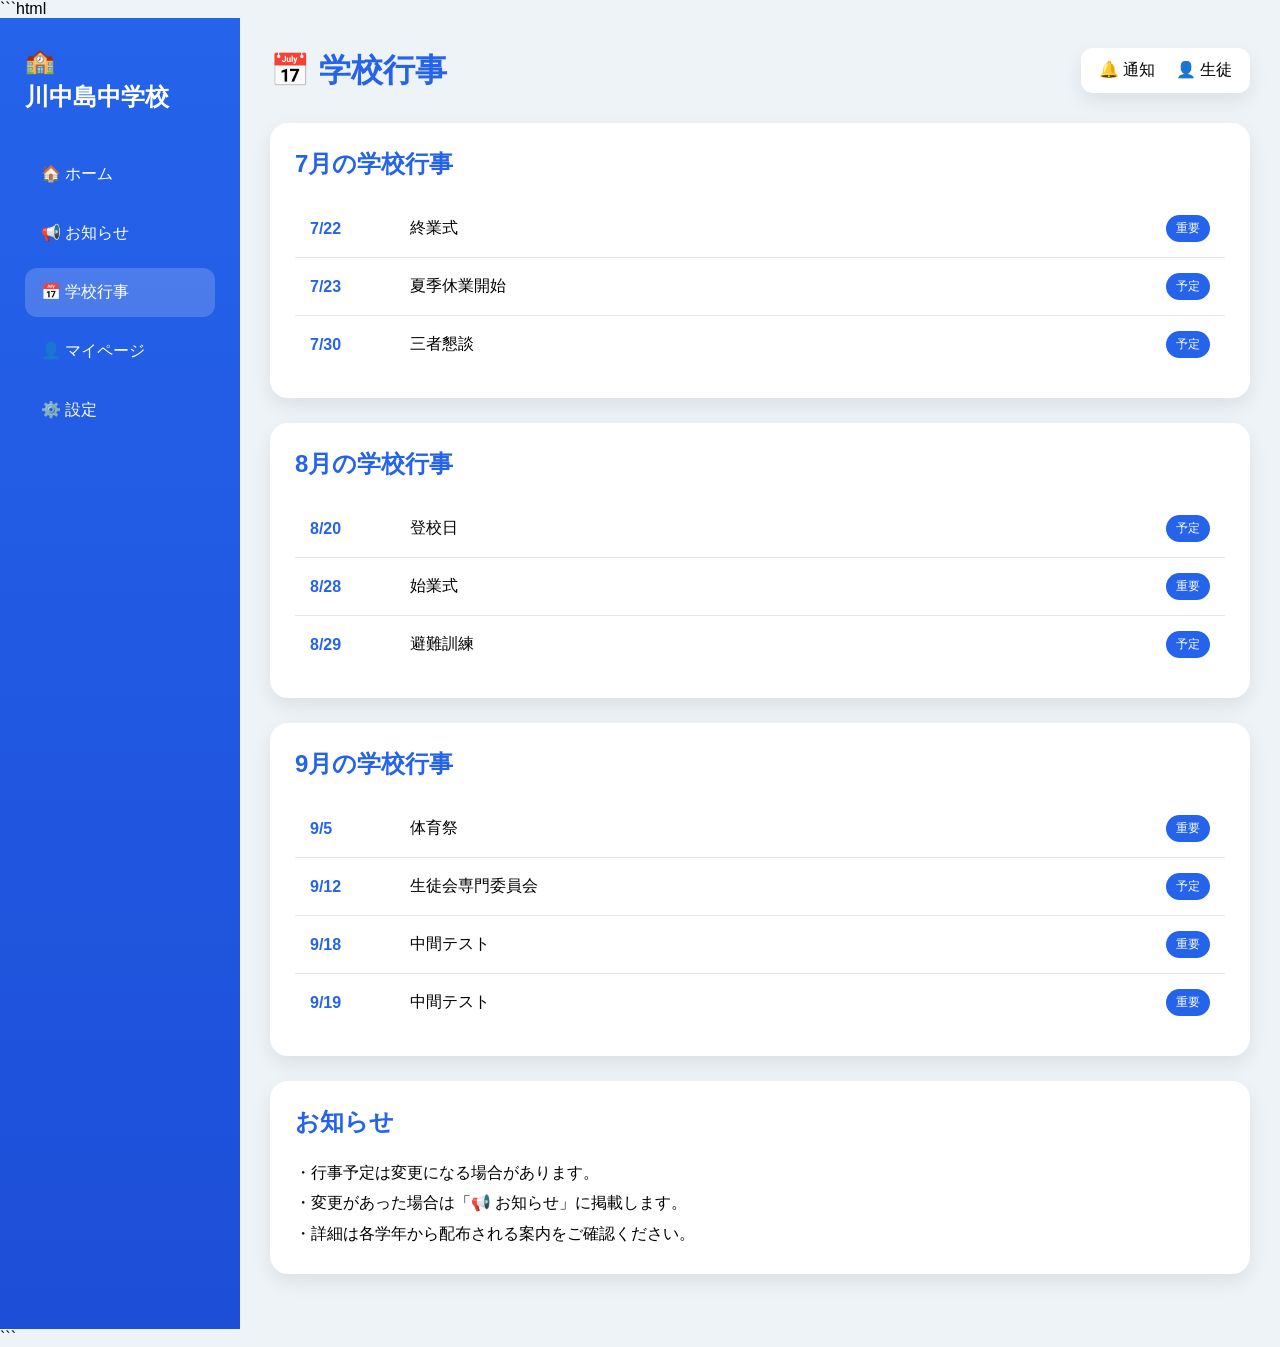
==== events.html @ fded5557 "Add files via upload" ====
```html
<!DOCTYPE html>
<html lang="ja">
<head>
<meta charset="UTF-8">
<meta name="viewport" content="width=device-width, initial-scale=1.0">
<title>学校行事 | 川中島中学校ポータルサイト</title>

<style>
*{
    margin:0;
    padding:0;
    box-sizing:border-box;
    font-family:"Segoe UI","Yu Gothic UI","Meiryo",sans-serif;
}

body{
    background:#eef3f8;
}

.app{
    display:grid;
    grid-template-columns:240px 1fr;
    min-height:100vh;
}

/* サイドバー */

.sidebar{
    background:linear-gradient(180deg,#2563eb,#1d4ed8);
    color:white;
    padding:25px;
}

.logo{
    font-size:24px;
    font-weight:bold;
    line-height:1.5;
    margin-bottom:35px;
}

.menu{
    list-style:none;
}

.menu li{
    margin-bottom:10px;
}

.menu a{
    display:block;
    color:white;
    text-decoration:none;
    padding:14px 16px;
    border-radius:12px;
    transition:.2s;
}

.menu a:hover,
.menu a.active{
    background:rgba(255,255,255,.18);
}

/* メイン */

.main{
    padding:30px;
}

.header{
    display:flex;
    justify-content:space-between;
    align-items:center;
    margin-bottom:30px;
}

.page-title{
    font-size:32px;
    color:#2563eb;
}

.user{
    background:white;
    padding:12px 18px;
    border-radius:12px;
    box-shadow:0 8px 20px rgba(0,0,0,.08);
}

.month-card{
    background:white;
    border-radius:18px;
    padding:25px;
    box-shadow:0 8px 20px rgba(0,0,0,.08);
    margin-bottom:25px;
}

.month-card h2{
    color:#2563eb;
    margin-bottom:20px;
}

.event{
    display:flex;
    justify-content:space-between;
    align-items:center;
    padding:15px;
    border-bottom:1px solid #e5e7eb;
}

.event:last-child{
    border-bottom:none;
}

.date{
    font-weight:bold;
    color:#2563eb;
    min-width:80px;
}

.name{
    flex:1;
    padding-left:20px;
}

.badge{
    background:#2563eb;
    color:white;
    padding:5px 10px;
    border-radius:999px;
    font-size:12px;
}

@media(max-width:700px){

.app{
grid-template-columns:1fr;
}

.sidebar{
display:none;
}

.header{
flex-direction:column;
align-items:flex-start;
gap:15px;
}

.event{
flex-direction:column;
align-items:flex-start;
gap:10px;
}

}
</style>

</head>

<body>

<div class="app">

<!-- サイドバー -->

<div class="sidebar">

<div class="logo">
🏫<br>
川中島中学校
</div>

<ul class="menu">
<li><a href="index.html">🏠 ホーム</a></li>
<li><a href="notice.html">📢 お知らせ</a></li>
<li><a class="active" href="events.html">📅 学校行事</a></li>
<li><a href="profile.html">👤 マイページ</a></li>
<li><a href="settings.html">⚙️ 設定</a></li>
</ul>

</div>

<!-- メイン -->

<div class="main">

<div class="header">

<h1 class="page-title">📅 学校行事</h1>

<div class="user">
🔔 通知　
👤 生徒
</div>

</div>

<div class="month-card">

<h2>7月の学校行事</h2>

<div class="event">
<div class="date">7/22</div>
<div class="name">終業式</div>
<div class="badge">重要</div>
</div>

<div class="event">
<div class="date">7/23</div>
<div class="name">夏季休業開始</div>
<div class="badge">予定</div>
</div>

<div class="event">
<div class="date">7/30</div>
<div class="name">三者懇談</div>
<div class="badge">予定</div>
</div>

</div>

<div class="month-card">

<h2>8月の学校行事</h2>

<div class="event">
    <div class="date">8/20</div>
    <div class="name">登校日</div>
    <div class="badge">予定</div>
</div>

<div class="event">
    <div class="date">8/28</div>
    <div class="name">始業式</div>
    <div class="badge">重要</div>
</div>

<div class="event">
    <div class="date">8/29</div>
    <div class="name">避難訓練</div>
    <div class="badge">予定</div>
</div>

</div>

<div class="month-card">

<h2>9月の学校行事</h2>

<div class="event">
    <div class="date">9/5</div>
    <div class="name">体育祭</div>
    <div class="badge">重要</div>
</div>

<div class="event">
    <div class="date">9/12</div>
    <div class="name">生徒会専門委員会</div>
    <div class="badge">予定</div>
</div>

<div class="event">
    <div class="date">9/18</div>
    <div class="name">中間テスト</div>
    <div class="badge">重要</div>
</div>

<div class="event">
    <div class="date">9/19</div>
    <div class="name">中間テスト</div>
    <div class="badge">重要</div>
</div>

</div>

<div class="month-card">

<h2>お知らせ</h2>

<p style="line-height:1.9;">
・行事予定は変更になる場合があります。<br>
・変更があった場合は「📢 お知らせ」に掲載します。<br>
・詳細は各学年から配布される案内をご確認ください。
</p>

</div>

</div>

</div>

</body>
</html>
```
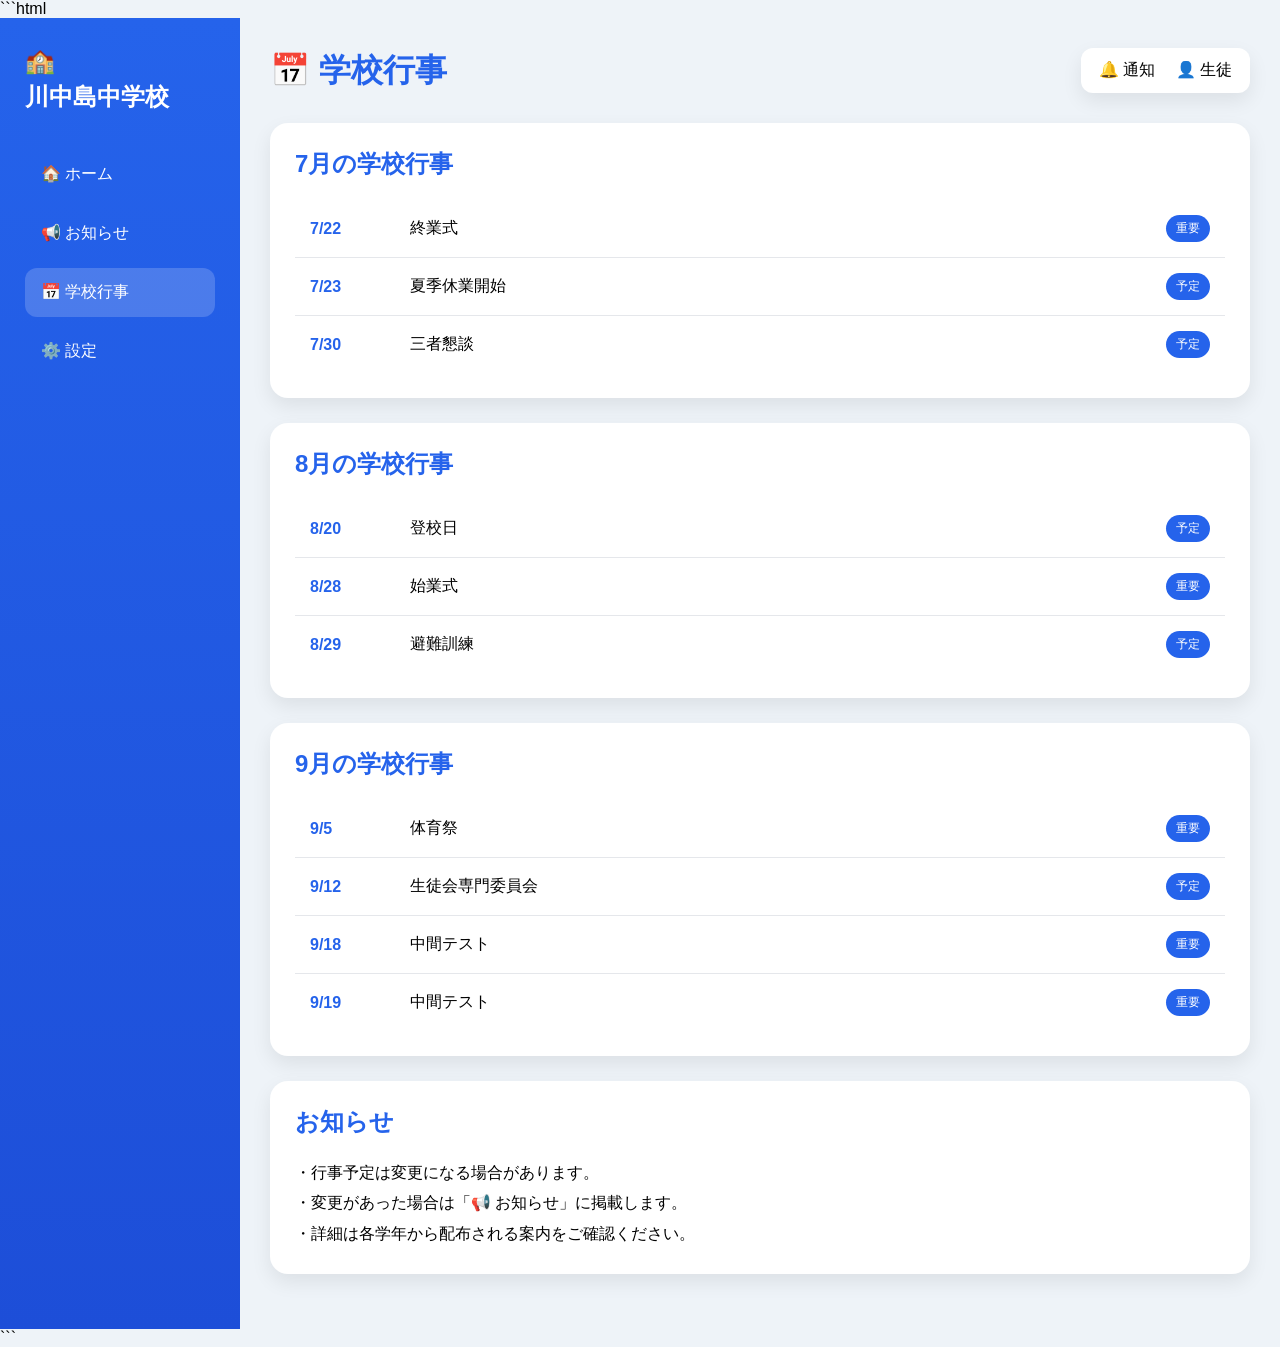
==== commit 9511a5ed: "Remove link to profile page from events menu" ====
--- a/events.html
+++ b/events.html
@@ -174,7 +174,6 @@
 <li><a href="index.html">🏠 ホーム</a></li>
 <li><a href="notice.html">📢 お知らせ</a></li>
 <li><a class="active" href="events.html">📅 学校行事</a></li>
-<li><a href="profile.html">👤 マイページ</a></li>
 <li><a href="settings.html">⚙️ 設定</a></li>
 </ul>
 
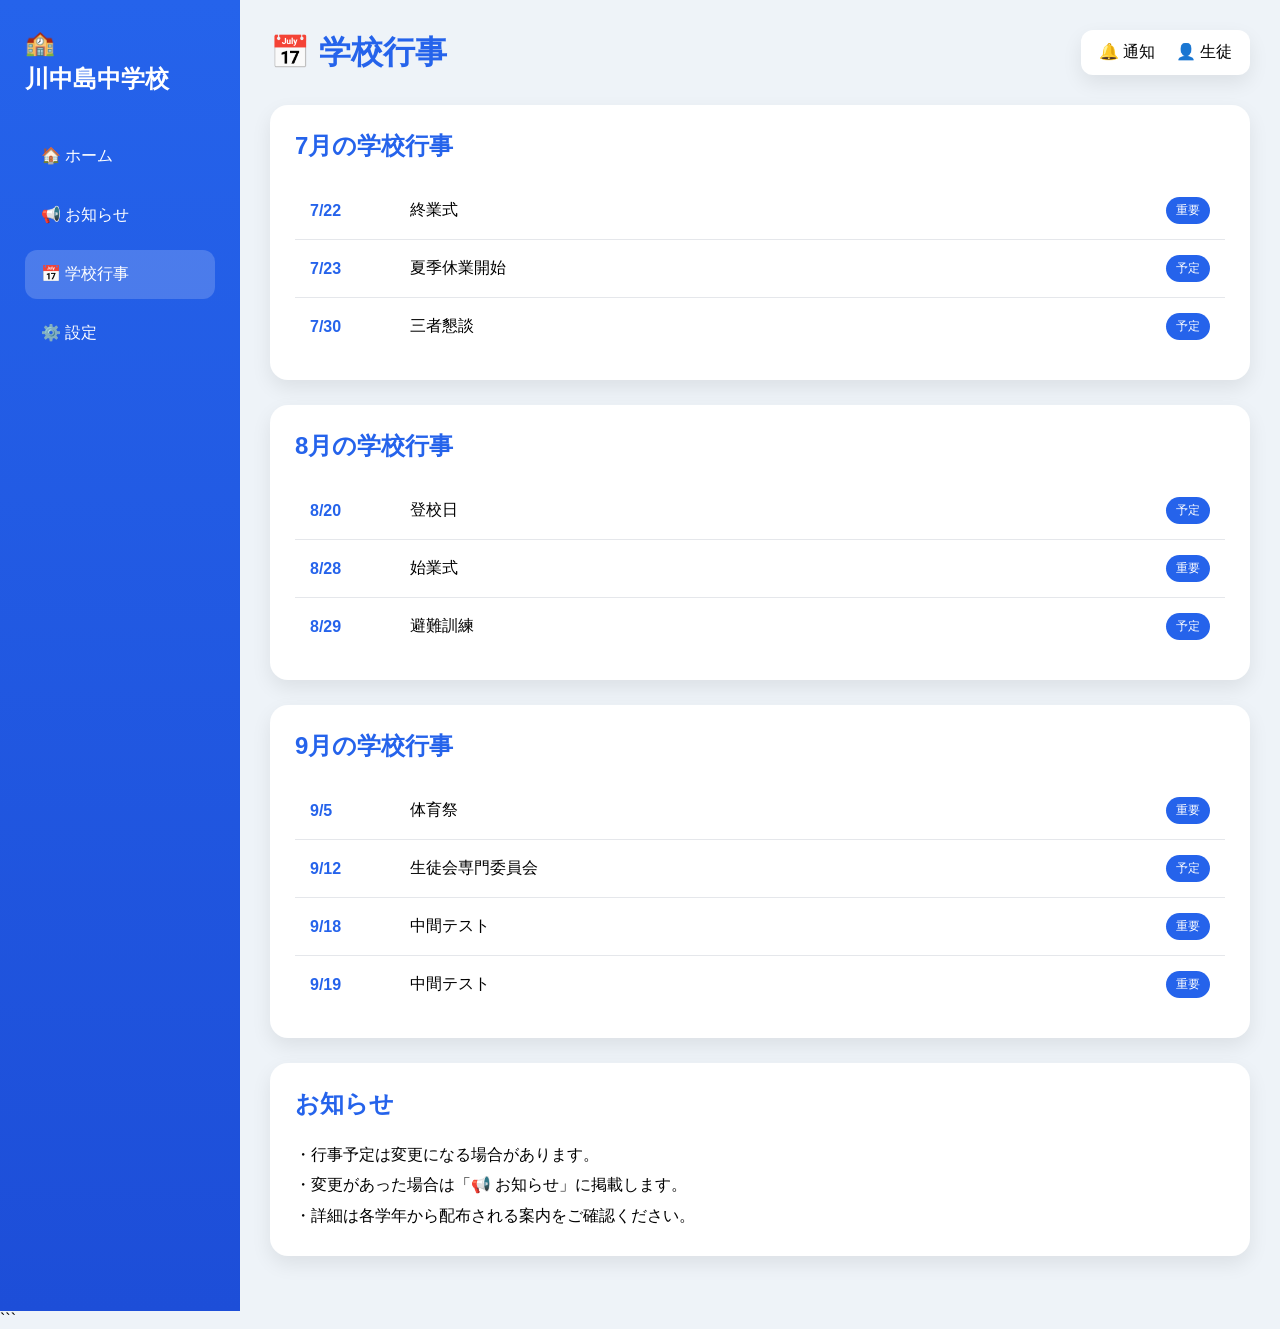
==== commit 03bdcf73: "Update events.html" ====
--- a/events.html
+++ b/events.html
@@ -1,4 +1,3 @@
-```html
 <!DOCTYPE html>
 <html lang="ja">
 <head>
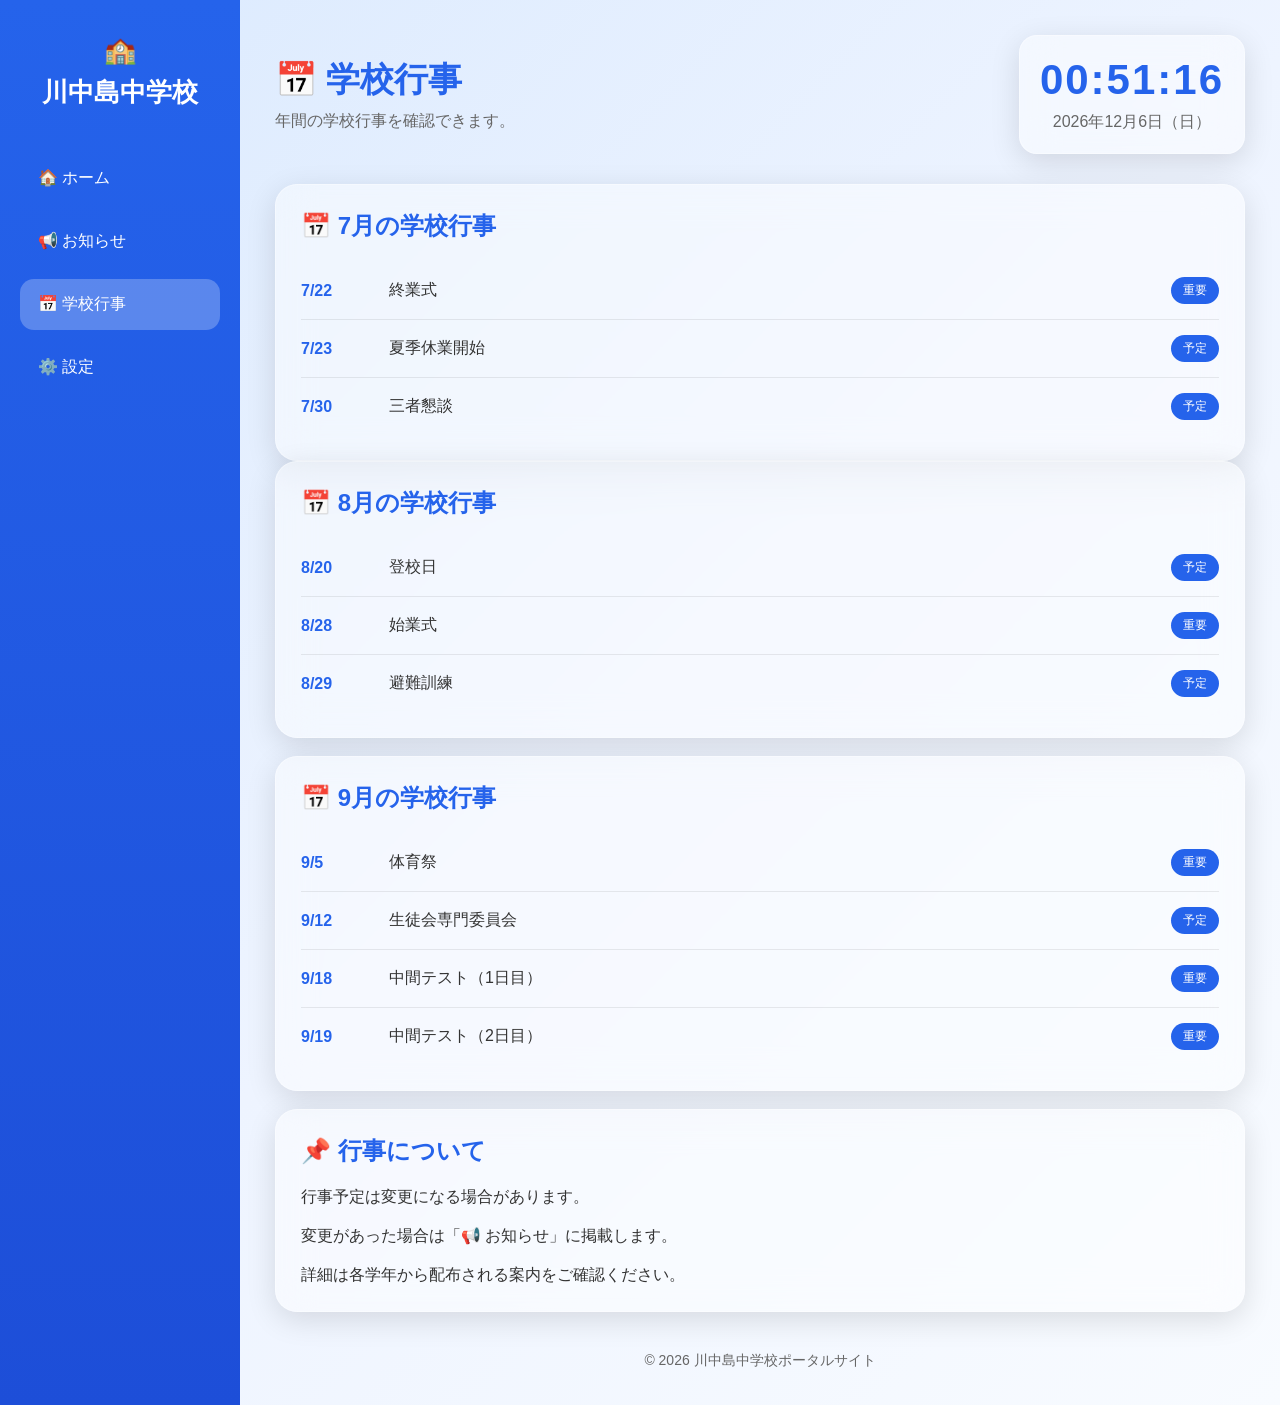
==== commit eb049960: "Update events.html" ====
--- a/events.html
+++ b/events.html
@@ -1,292 +1,367 @@
 <!DOCTYPE html>
 <html lang="ja">
+
 <head>
+
 <meta charset="UTF-8">
+
 <meta name="viewport" content="width=device-width, initial-scale=1.0">
-<title>学校行事 | 川中島中学校ポータルサイト</title>
-
-<style>
-*{
-    margin:0;
-    padding:0;
-    box-sizing:border-box;
-    font-family:"Segoe UI","Yu Gothic UI","Meiryo",sans-serif;
-}
-
-body{
-    background:#eef3f8;
-}
-
-.app{
-    display:grid;
-    grid-template-columns:240px 1fr;
-    min-height:100vh;
-}
-
-/* サイドバー */
-
-.sidebar{
-    background:linear-gradient(180deg,#2563eb,#1d4ed8);
-    color:white;
-    padding:25px;
-}
-
-.logo{
-    font-size:24px;
-    font-weight:bold;
-    line-height:1.5;
-    margin-bottom:35px;
-}
-
-.menu{
-    list-style:none;
-}
-
-.menu li{
-    margin-bottom:10px;
-}
-
-.menu a{
-    display:block;
-    color:white;
-    text-decoration:none;
-    padding:14px 16px;
-    border-radius:12px;
-    transition:.2s;
-}
-
-.menu a:hover,
-.menu a.active{
-    background:rgba(255,255,255,.18);
-}
-
-/* メイン */
-
-.main{
-    padding:30px;
-}
-
-.header{
-    display:flex;
-    justify-content:space-between;
-    align-items:center;
-    margin-bottom:30px;
-}
-
-.page-title{
-    font-size:32px;
-    color:#2563eb;
-}
-
-.user{
-    background:white;
-    padding:12px 18px;
-    border-radius:12px;
-    box-shadow:0 8px 20px rgba(0,0,0,.08);
-}
-
-.month-card{
-    background:white;
-    border-radius:18px;
-    padding:25px;
-    box-shadow:0 8px 20px rgba(0,0,0,.08);
-    margin-bottom:25px;
-}
-
-.month-card h2{
-    color:#2563eb;
-    margin-bottom:20px;
-}
-
-.event{
-    display:flex;
-    justify-content:space-between;
-    align-items:center;
-    padding:15px;
-    border-bottom:1px solid #e5e7eb;
-}
-
-.event:last-child{
-    border-bottom:none;
-}
-
-.date{
-    font-weight:bold;
-    color:#2563eb;
-    min-width:80px;
-}
-
-.name{
-    flex:1;
-    padding-left:20px;
-}
-
-.badge{
-    background:#2563eb;
-    color:white;
-    padding:5px 10px;
-    border-radius:999px;
-    font-size:12px;
-}
-
-@media(max-width:700px){
-
-.app{
-grid-template-columns:1fr;
-}
-
-.sidebar{
-display:none;
-}
-
-.header{
-flex-direction:column;
-align-items:flex-start;
-gap:15px;
-}
-
-.event{
-flex-direction:column;
-align-items:flex-start;
-gap:10px;
-}
-
-}
-</style>
+
+<title>学校行事 | 川中島中学校ポータル</title>
+
+<link rel="stylesheet" href="css/style.css">
 
 </head>
 
-<body>
-
-<div class="app">
+<body class="theme-blue">
+
+<div class="container">
 
 <!-- サイドバー -->
 
-<div class="sidebar">
+<aside class="sidebar">
 
 <div class="logo">
+
 🏫<br>
+
 川中島中学校
+
 </div>
 
 <ul class="menu">
-<li><a href="index.html">🏠 ホーム</a></li>
-<li><a href="notice.html">📢 お知らせ</a></li>
-<li><a class="active" href="events.html">📅 学校行事</a></li>
-<li><a href="settings.html">⚙️ 設定</a></li>
+
+<li>
+
+<a href="index.html">
+
+🏠 ホーム
+
+</a>
+
+</li>
+
+<li>
+
+<a href="notice.html">
+
+📢 お知らせ
+
+</a>
+
+</li>
+
+<li>
+
+<a class="active" href="events.html">
+
+📅 学校行事
+
+</a>
+
+</li>
+
+<li>
+
+<a href="settings.html">
+
+⚙️ 設定
+
+</a>
+
+</li>
+
 </ul>
 
-</div>
+</aside>
 
 <!-- メイン -->
 
-<div class="main">
+<main class="main">
 
 <div class="header">
 
-<h1 class="page-title">📅 学校行事</h1>
+<div>
+
+<h1>
+
+📅 学校行事
+
+</h1>
+
+<p>
+
+年間の学校行事を確認できます。
+
+</p>
+
+</div>
 
 <div class="user">
-🔔 通知　
-👤 生徒
-</div>
-
-</div>
-
-<div class="month-card">
-
-<h2>7月の学校行事</h2>
+
+<div id="clock" class="clock">
+
+00:00:00
+
+</div>
+
+<div id="date" class="date">
+
+2026年7月22日（水）
+
+</div>
+
+</div>
+
+</div>
+
+<div class="card">
+
+<h2>📅 7月の学校行事</h2>
 
 <div class="event">
-<div class="date">7/22</div>
-<div class="name">終業式</div>
-<div class="badge">重要</div>
+
+<div class="event-date">
+
+7/22
+
+</div>
+
+<div class="event-title">
+
+終業式
+
+</div>
+
+<div class="badge">
+
+重要
+
+</div>
+
 </div>
 
 <div class="event">
-<div class="date">7/23</div>
-<div class="name">夏季休業開始</div>
-<div class="badge">予定</div>
+
+<div class="event-date">
+
+7/23
+
+</div>
+
+<div class="event-title">
+
+夏季休業開始
+
+</div>
+
+<div class="badge">
+
+予定
+
+</div>
+
 </div>
 
 <div class="event">
-<div class="date">7/30</div>
-<div class="name">三者懇談</div>
-<div class="badge">予定</div>
-</div>
-
-</div>
-
-<div class="month-card">
-
-<h2>8月の学校行事</h2>
-
-<div class="event">
-    <div class="date">8/20</div>
-    <div class="name">登校日</div>
-    <div class="badge">予定</div>
-</div>
-
-<div class="event">
-    <div class="date">8/28</div>
-    <div class="name">始業式</div>
-    <div class="badge">重要</div>
-</div>
-
-<div class="event">
-    <div class="date">8/29</div>
-    <div class="name">避難訓練</div>
-    <div class="badge">予定</div>
-</div>
-
-</div>
-
-<div class="month-card">
-
-<h2>9月の学校行事</h2>
-
-<div class="event">
-    <div class="date">9/5</div>
-    <div class="name">体育祭</div>
-    <div class="badge">重要</div>
-</div>
-
-<div class="event">
-    <div class="date">9/12</div>
-    <div class="name">生徒会専門委員会</div>
-    <div class="badge">予定</div>
-</div>
-
-<div class="event">
-    <div class="date">9/18</div>
-    <div class="name">中間テスト</div>
-    <div class="badge">重要</div>
-</div>
-
-<div class="event">
-    <div class="date">9/19</div>
-    <div class="name">中間テスト</div>
-    <div class="badge">重要</div>
-</div>
-
-</div>
-
-<div class="month-card">
-
-<h2>お知らせ</h2>
-
-<p style="line-height:1.9;">
-・行事予定は変更になる場合があります。<br>
-・変更があった場合は「📢 お知らせ」に掲載します。<br>
-・詳細は各学年から配布される案内をご確認ください。
-</p>
-
-</div>
-
-</div>
-
-</div>
+
+<div class="event-date">
+
+7/30
+
+</div>
+
+<div class="event-title">
+
+三者懇談
+
+</div>
+
+<div class="badge">
+
+予定
+
+</div>
+
+</div>
+
+</div><!-- 8月の学校行事 -->
+
+<div class="card">
+
+    <h2>📅 8月の学校行事</h2>
+
+    <div class="event">
+
+        <div class="event-date">
+            8/20
+        </div>
+
+        <div class="event-title">
+            登校日
+        </div>
+
+        <div class="badge">
+            予定
+        </div>
+
+    </div>
+
+    <div class="event">
+
+        <div class="event-date">
+            8/28
+        </div>
+
+        <div class="event-title">
+            始業式
+        </div>
+
+        <div class="badge">
+            重要
+        </div>
+
+    </div>
+
+    <div class="event">
+
+        <div class="event-date">
+            8/29
+        </div>
+
+        <div class="event-title">
+            避難訓練
+        </div>
+
+        <div class="badge">
+            予定
+        </div>
+
+    </div>
+
+</div>
+
+<br>
+
+<!-- 9月の学校行事 -->
+
+<div class="card">
+
+    <h2>📅 9月の学校行事</h2>
+
+    <div class="event">
+
+        <div class="event-date">
+            9/5
+        </div>
+
+        <div class="event-title">
+            体育祭
+        </div>
+
+        <div class="badge">
+            重要
+        </div>
+
+    </div>
+
+    <div class="event">
+
+        <div class="event-date">
+            9/12
+        </div>
+
+        <div class="event-title">
+            生徒会専門委員会
+        </div>
+
+        <div class="badge">
+            予定
+        </div>
+
+    </div>
+
+    <div class="event">
+
+        <div class="event-date">
+            9/18
+        </div>
+
+        <div class="event-title">
+            中間テスト（1日目）
+        </div>
+
+        <div class="badge">
+            重要
+        </div>
+
+    </div>
+
+    <div class="event">
+
+        <div class="event-date">
+            9/19
+        </div>
+
+        <div class="event-title">
+            中間テスト（2日目）
+        </div>
+
+        <div class="badge">
+            重要
+        </div>
+
+    </div>
+
+</div>
+
+<br>
+
+<!-- 行事について -->
+
+<div class="card">
+
+    <h2>📌 行事について</h2>
+
+    <p>
+
+        行事予定は変更になる場合があります。
+
+    </p>
+
+    <br>
+
+    <p>
+
+        変更があった場合は「📢 お知らせ」に掲載します。
+
+    </p>
+
+    <br>
+
+    <p>
+
+        詳細は各学年から配布される案内をご確認ください。
+
+    </p>
+
+</div>        <!-- フッター -->
+
+        <footer class="footer">
+
+            <p>
+                © 2026 川中島中学校ポータルサイト
+            </p>
+
+        </footer>
+
+    </main>
+
+</div>
+
+<!-- JavaScript -->
+
+<script src="js/app.js"></script>
 
 </body>
 </html>
-```
--- a/css/style.css
+++ b/css/style.css
@@ -0,0 +1,792 @@
+/* ==========================================
+   川中島中学校ポータルサイト Version 3
+========================================== */
+
+/* ===== リセット ===== */
+
+*{
+    margin:0;
+    padding:0;
+    box-sizing:border-box;
+    font-family:"Yu Gothic UI","Meiryo","Segoe UI",sans-serif;
+}
+
+:root{
+
+    --primary:#2563eb;
+    --primary-dark:#1d4ed8;
+    --background:#eef4ff;
+    --glass:rgba(255,255,255,.45);
+    --border:rgba(255,255,255,.35);
+
+    --shadow:
+    0 8px 30px rgba(0,0,0,.12);
+
+    --radius:20px;
+
+}
+
+body{
+
+    background:
+    linear-gradient(
+        135deg,
+        #dbeafe,
+        #eef4ff,
+        #f8fbff
+    );
+
+    min-height:100vh;
+
+    color:#333;
+
+}
+
+/* ===== レイアウト ===== */
+
+.container{
+
+    display:grid;
+
+    grid-template-columns:
+    240px
+    1fr;
+
+    min-height:100vh;
+
+}
+
+/* ===== サイドバー ===== */
+
+.sidebar{
+
+    background:
+    linear-gradient(
+        180deg,
+        var(--primary),
+        var(--primary-dark)
+    );
+
+    color:white;
+
+    padding:30px 20px;
+
+}
+
+.logo{
+
+    text-align:center;
+
+    font-size:26px;
+
+    font-weight:bold;
+
+    line-height:1.6;
+
+    margin-bottom:40px;
+
+}
+
+.menu{
+
+    list-style:none;
+
+}
+
+.menu li{
+
+    margin-bottom:12px;
+
+}
+
+.menu a{
+
+    display:block;
+
+    text-decoration:none;
+
+    color:white;
+
+    padding:15px 18px;
+
+    border-radius:14px;
+
+    transition:.25s;
+
+}
+
+.menu a:hover{
+
+    background:
+    rgba(255,255,255,.15);
+
+    transform:translateX(6px);
+
+}
+
+.menu a.active{
+
+    background:
+    rgba(255,255,255,.25);
+
+}
+
+/* ===== メイン ===== */
+
+.main{
+
+    padding:35px;
+
+}
+
+/* ===== ヘッダー ===== */
+
+.header{
+
+    display:flex;
+
+    justify-content:space-between;
+
+    align-items:center;
+
+    margin-bottom:30px;
+
+}
+
+.header h1{
+
+    font-size:34px;
+
+    color:var(--primary);
+
+}
+
+.header p{
+
+    color:#666;
+
+    margin-top:8px;
+
+}
+
+/* ===== 時計 ===== */
+
+.user{
+
+    background:var(--glass);
+
+    backdrop-filter:blur(18px);
+
+    -webkit-backdrop-filter:blur(18px);
+
+    border:1px solid var(--border);
+
+    border-radius:18px;
+
+    padding:20px;
+
+    box-shadow:var(--shadow);
+
+    text-align:center;
+
+}
+
+.clock{
+
+    font-size:42px;
+
+    font-weight:bold;
+
+    color:var(--primary);
+
+    font-variant-numeric:tabular-nums;
+
+    letter-spacing:2px;
+
+}
+
+.date{
+
+    margin-top:8px;
+
+    color:#666;
+
+    white-space:nowrap;
+
+}
+
+/* ===== バナー ===== */
+
+.banner{
+
+    background:
+    linear-gradient(
+        135deg,
+        var(--primary),
+        var(--primary-dark)
+    );
+
+    color:white;
+
+    padding:35px;
+
+    border-radius:24px;
+
+    box-shadow:var(--shadow);
+
+    margin-bottom:30px;
+
+}
+
+.banner h2{
+
+    font-size:30px;
+
+    margin-bottom:12px;
+
+}
+
+.banner p{
+
+    line-height:1.8;
+
+}/* ==========================================
+   コンテンツレイアウト
+========================================== */
+
+.content{
+
+    display:grid;
+
+    grid-template-columns:
+    2fr
+    1fr;
+
+    gap:30px;
+
+    align-items:start;
+
+}
+
+.left{
+
+    display:flex;
+
+    flex-direction:column;
+
+    gap:25px;
+
+}
+
+.right{
+
+    display:flex;
+
+    flex-direction:column;
+
+    gap:25px;
+
+}
+
+/* ==========================================
+   ガラス風カード
+========================================== */
+
+.card{
+
+    background:var(--glass);
+
+    backdrop-filter:blur(18px);
+
+    -webkit-backdrop-filter:blur(18px);
+
+    border:1px solid var(--border);
+
+    border-radius:22px;
+
+    padding:25px;
+
+    box-shadow:var(--shadow);
+
+    transition:.25s;
+
+}
+
+.card:hover{
+
+    transform:translateY(-5px);
+
+    box-shadow:
+    0 15px 35px rgba(0,0,0,.16);
+
+}
+
+.card h2{
+
+    color:var(--primary);
+
+    margin-bottom:20px;
+
+    font-size:24px;
+
+}
+
+/* ==========================================
+   お知らせ
+========================================== */
+
+.notice-item{
+
+    padding:16px 0;
+
+    border-bottom:
+    1px solid rgba(0,0,0,.08);
+
+}
+
+.notice-item:last-child{
+
+    border-bottom:none;
+
+}
+
+.notice-item strong{
+
+    font-size:17px;
+
+}
+
+.notice-item p{
+
+    margin-top:8px;
+
+    color:#666;
+
+    line-height:1.8;
+
+}
+
+.new{
+
+    display:inline-block;
+
+    margin-left:10px;
+
+    background:#ef4444;
+
+    color:white;
+
+    font-size:12px;
+
+    padding:4px 10px;
+
+    border-radius:999px;
+
+}
+
+/* ==========================================
+   学校行事
+========================================== */
+
+.event{
+
+    display:flex;
+
+    align-items:center;
+
+    gap:18px;
+
+    padding:15px 0;
+
+    border-bottom:
+    1px solid rgba(0,0,0,.08);
+
+}
+
+.event:last-child{
+
+    border-bottom:none;
+
+}
+
+.event-date{
+
+    min-width:70px;
+
+    font-weight:bold;
+
+    color:var(--primary);
+
+}
+
+.event-title{
+
+    flex:1;
+
+}
+
+.badge{
+
+    background:var(--primary);
+
+    color:white;
+
+    padding:5px 12px;
+
+    border-radius:999px;
+
+    font-size:12px;
+
+}
+
+/* ==========================================
+   ボタン
+========================================== */
+
+.button{
+
+    display:inline-block;
+
+    margin-top:18px;
+
+    background:var(--primary);
+
+    color:white;
+
+    text-decoration:none;
+
+    padding:12px 18px;
+
+    border-radius:12px;
+
+    transition:.25s;
+
+}
+
+.button:hover{
+
+    background:var(--primary-dark);
+
+    transform:translateY(-2px);
+
+}
+
+/* ==========================================
+   天気カード
+========================================== */
+
+.weather{
+
+    text-align:center;
+
+}
+
+.weather-icon{
+
+    font-size:64px;
+
+    margin-bottom:10px;
+
+}
+
+.weather-temp{
+
+    font-size:38px;
+
+    font-weight:bold;
+
+    color:var(--primary);
+
+}
+
+.weather-text{
+
+    margin-top:10px;
+
+    color:#666;
+
+}/* ==========================================
+   フッター
+========================================== */
+
+.footer{
+
+    margin-top:40px;
+
+    text-align:center;
+
+    color:#666;
+
+    font-size:14px;
+
+}
+
+/* ==========================================
+   入力フォーム
+========================================== */
+
+input,
+select,
+textarea,
+button{
+
+    font-family:inherit;
+
+}
+
+input,
+select,
+textarea{
+
+    width:100%;
+
+    padding:12px;
+
+    border:1px solid rgba(0,0,0,.15);
+
+    border-radius:12px;
+
+    outline:none;
+
+    transition:.25s;
+
+}
+
+input:focus,
+select:focus,
+textarea:focus{
+
+    border-color:var(--primary);
+
+    box-shadow:0 0 0 3px rgba(37,99,235,.15);
+
+}
+
+/* ==========================================
+   テーマカラー
+========================================== */
+
+.theme-blue{
+
+    --primary:#2563eb;
+    --primary-dark:#1d4ed8;
+
+}
+
+.theme-green{
+
+    --primary:#16a34a;
+    --primary-dark:#15803d;
+
+}
+
+.theme-purple{
+
+    --primary:#7c3aed;
+    --primary-dark:#6d28d9;
+
+}
+
+.theme-orange{
+
+    --primary:#ea580c;
+    --primary-dark:#c2410c;
+
+}
+
+/* ==========================================
+   アニメーション
+========================================== */
+
+@keyframes fadeIn{
+
+    from{
+
+        opacity:0;
+
+        transform:translateY(15px);
+
+    }
+
+    to{
+
+        opacity:1;
+
+        transform:translateY(0);
+
+    }
+
+}
+
+.card,
+.banner,
+.user{
+
+    animation:fadeIn .6s ease;
+
+}
+
+/* ==========================================
+   スクロールバー
+========================================== */
+
+::-webkit-scrollbar{
+
+    width:10px;
+
+}
+
+::-webkit-scrollbar-track{
+
+    background:#e5e7eb;
+
+}
+
+::-webkit-scrollbar-thumb{
+
+    background:var(--primary);
+
+    border-radius:999px;
+
+}
+
+::-webkit-scrollbar-thumb:hover{
+
+    background:var(--primary-dark);
+
+}
+
+/* ==========================================
+   レスポンシブ（タブレット）
+========================================== */
+
+@media (max-width:1000px){
+
+    .container{
+
+        grid-template-columns:220px 1fr;
+
+    }
+
+    .content{
+
+        grid-template-columns:1fr;
+
+    }
+
+    .right{
+
+        margin-top:0;
+
+    }
+
+}
+
+/* ==========================================
+   レスポンシブ（スマホ）
+========================================== */
+
+@media (max-width:768px){
+
+    .container{
+
+        grid-template-columns:1fr;
+
+    }
+
+    .sidebar{
+
+        display:none;
+
+    }
+
+    .main{
+
+        padding:20px;
+
+    }
+
+    .header{
+
+        flex-direction:column;
+
+        align-items:flex-start;
+
+        gap:20px;
+
+    }
+
+    .header h1{
+
+        font-size:28px;
+
+    }
+
+    .banner{
+
+        padding:25px;
+
+    }
+
+    .banner h2{
+
+        font-size:24px;
+
+    }
+
+    .clock{
+
+        font-size:34px;
+
+    }
+
+    .card{
+
+        padding:20px;
+
+    }
+
+    .event{
+
+        flex-direction:column;
+
+        align-items:flex-start;
+
+        gap:8px;
+
+    }
+
+    .button{
+
+        width:100%;
+
+        text-align:center;
+
+    }
+
+}
+
+/* ==========================================
+   印刷時
+========================================== */
+
+@media print{
+
+    .sidebar,
+    .button{
+
+        display:none;
+
+    }
+
+    body{
+
+        background:white;
+
+    }
+
+}
+
+/* ==========================================
+   Version 3 完成
+========================================== */
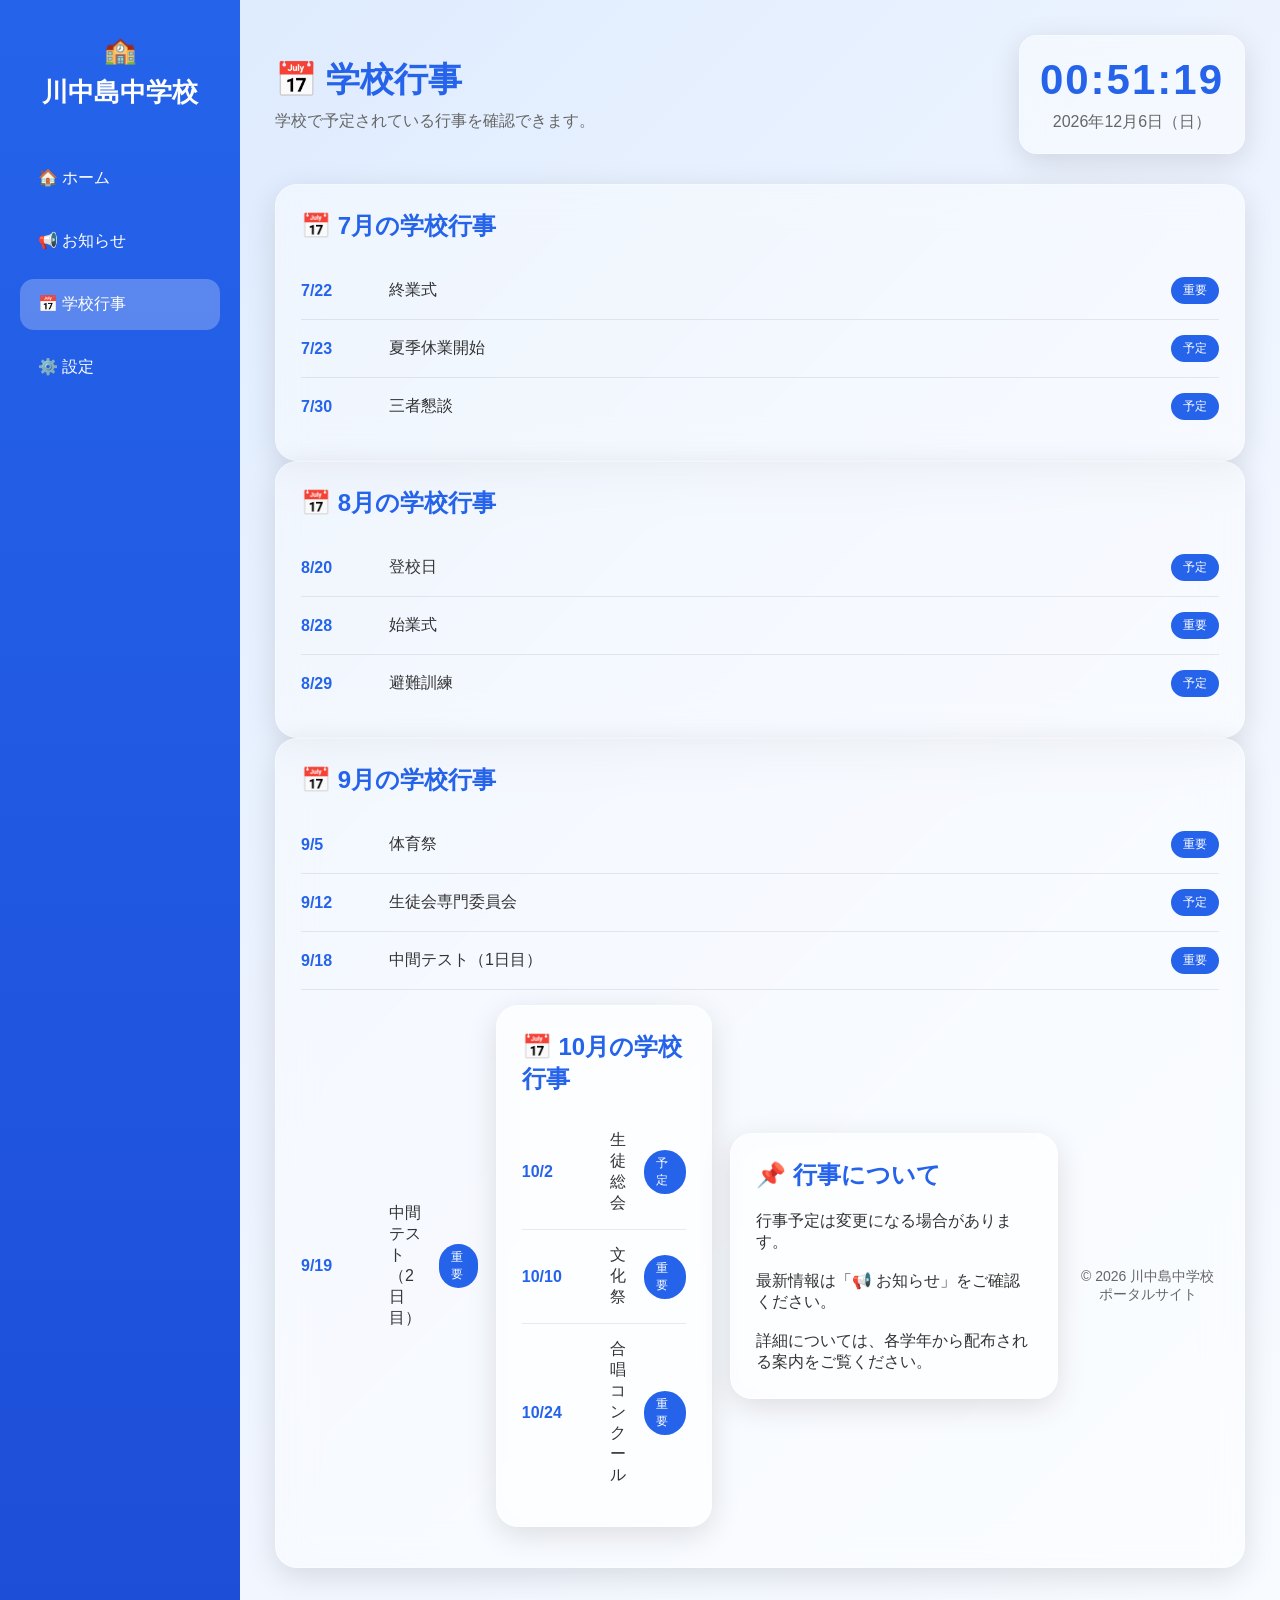
==== commit 1a14769c: "Update events.html" ====
--- a/events.html
+++ b/events.html
@@ -17,335 +17,330 @@
 
 <div class="container">
 
-<!-- サイドバー -->
-
-<aside class="sidebar">
-
-<div class="logo">
-
-🏫<br>
-
-川中島中学校
-
-</div>
-
-<ul class="menu">
-
-<li>
-
-<a href="index.html">
-
-🏠 ホーム
-
-</a>
-
-</li>
-
-<li>
-
-<a href="notice.html">
-
-📢 お知らせ
-
-</a>
-
-</li>
-
-<li>
-
-<a class="active" href="events.html">
-
-📅 学校行事
-
-</a>
-
-</li>
-
-<li>
-
-<a href="settings.html">
-
-⚙️ 設定
-
-</a>
-
-</li>
-
-</ul>
-
-</aside>
-
-<!-- メイン -->
-
-<main class="main">
-
-<div class="header">
-
-<div>
-
-<h1>
-
-📅 学校行事
-
-</h1>
-
-<p>
-
-年間の学校行事を確認できます。
-
-</p>
-
-</div>
-
-<div class="user">
-
-<div id="clock" class="clock">
-
-00:00:00
-
-</div>
-
-<div id="date" class="date">
-
-2026年7月22日（水）
-
-</div>
-
-</div>
-
-</div>
-
-<div class="card">
-
-<h2>📅 7月の学校行事</h2>
-
-<div class="event">
-
-<div class="event-date">
-
-7/22
-
-</div>
-
-<div class="event-title">
-
-終業式
-
-</div>
-
-<div class="badge">
-
-重要
-
-</div>
-
-</div>
-
-<div class="event">
-
-<div class="event-date">
-
-7/23
-
-</div>
-
-<div class="event-title">
-
-夏季休業開始
-
-</div>
-
-<div class="badge">
-
-予定
-
-</div>
-
-</div>
-
-<div class="event">
-
-<div class="event-date">
-
-7/30
-
-</div>
-
-<div class="event-title">
-
-三者懇談
-
-</div>
-
-<div class="badge">
-
-予定
-
-</div>
-
-</div>
-
-</div><!-- 8月の学校行事 -->
-
-<div class="card">
-
-    <h2>📅 8月の学校行事</h2>
-
-    <div class="event">
-
-        <div class="event-date">
-            8/20
-        </div>
-
-        <div class="event-title">
-            登校日
-        </div>
-
-        <div class="badge">
-            予定
-        </div>
-
-    </div>
-
-    <div class="event">
-
-        <div class="event-date">
-            8/28
-        </div>
-
-        <div class="event-title">
-            始業式
-        </div>
-
-        <div class="badge">
-            重要
-        </div>
-
-    </div>
-
-    <div class="event">
-
-        <div class="event-date">
-            8/29
-        </div>
-
-        <div class="event-title">
-            避難訓練
-        </div>
-
-        <div class="badge">
-            予定
-        </div>
-
-    </div>
-
-</div>
-
-<br>
-
-<!-- 9月の学校行事 -->
-
-<div class="card">
-
-    <h2>📅 9月の学校行事</h2>
-
-    <div class="event">
-
-        <div class="event-date">
-            9/5
-        </div>
-
-        <div class="event-title">
-            体育祭
-        </div>
-
-        <div class="badge">
-            重要
-        </div>
-
-    </div>
-
-    <div class="event">
-
-        <div class="event-date">
-            9/12
-        </div>
-
-        <div class="event-title">
-            生徒会専門委員会
-        </div>
-
-        <div class="badge">
-            予定
-        </div>
-
-    </div>
-
-    <div class="event">
-
-        <div class="event-date">
-            9/18
-        </div>
-
-        <div class="event-title">
-            中間テスト（1日目）
-        </div>
-
-        <div class="badge">
-            重要
-        </div>
-
-    </div>
-
-    <div class="event">
-
-        <div class="event-date">
-            9/19
-        </div>
-
-        <div class="event-title">
-            中間テスト（2日目）
-        </div>
-
-        <div class="badge">
-            重要
-        </div>
-
-    </div>
-
-</div>
-
-<br>
-
-<!-- 行事について -->
-
-<div class="card">
-
-    <h2>📌 行事について</h2>
-
-    <p>
-
-        行事予定は変更になる場合があります。
-
-    </p>
-
-    <br>
-
-    <p>
-
-        変更があった場合は「📢 お知らせ」に掲載します。
-
-    </p>
-
-    <br>
-
-    <p>
-
-        詳細は各学年から配布される案内をご確認ください。
-
-    </p>
-
-</div>        <!-- フッター -->
+    <!-- サイドバー -->
+
+    <aside class="sidebar">
+
+        <div class="logo">
+            🏫<br>
+            川中島中学校
+        </div>
+
+        <ul class="menu">
+
+            <li>
+                <a href="index.html">
+                    🏠 ホーム
+                </a>
+            </li>
+
+            <li>
+                <a href="notice.html">
+                    📢 お知らせ
+                </a>
+            </li>
+
+            <li>
+                <a class="active" href="events.html">
+                    📅 学校行事
+                </a>
+            </li>
+
+            <li>
+                <a href="settings.html">
+                    ⚙️ 設定
+                </a>
+            </li>
+
+        </ul>
+
+    </aside>
+
+    <!-- メイン -->
+
+    <main class="main">
+
+        <div class="header">
+
+            <div>
+
+                <h1>📅 学校行事</h1>
+
+                <p>
+                    学校で予定されている行事を確認できます。
+                </p>
+
+            </div>
+
+            <div class="user">
+
+                <div id="clock" class="clock">
+                    00:00:00
+                </div>
+
+                <div id="date" class="date">
+                    2026年7月22日（水）
+                </div>
+
+            </div>
+
+        </div>
+
+        <!-- 7月 -->
+
+        <div class="card">
+
+            <h2>📅 7月の学校行事</h2>
+
+            <div class="event">
+
+                <div class="event-date">
+                    7/22
+                </div>
+
+                <div class="event-title">
+                    終業式
+                </div>
+
+                <div class="badge">
+                    重要
+                </div>
+
+            </div>
+
+            <div class="event">
+
+                <div class="event-date">
+                    7/23
+                </div>
+
+                <div class="event-title">
+                    夏季休業開始
+                </div>
+
+                <div class="badge">
+                    予定
+                </div>
+
+            </div>
+
+            <div class="event">
+
+                <div class="event-date">
+                    7/30
+                </div>
+
+                <div class="event-title">
+                    三者懇談
+                </div>
+
+                <div class="badge">
+                    予定
+                </div>
+
+            </div>
+
+        </div>
+
+        <div class="card section-space">
+
+            <h2>📅 8月の学校行事</h2>            <div class="event">
+
+                <div class="event-date">
+                    8/20
+                </div>
+
+                <div class="event-title">
+                    登校日
+                </div>
+
+                <div class="badge">
+                    予定
+                </div>
+
+            </div>
+
+            <div class="event">
+
+                <div class="event-date">
+                    8/28
+                </div>
+
+                <div class="event-title">
+                    始業式
+                </div>
+
+                <div class="badge">
+                    重要
+                </div>
+
+            </div>
+
+            <div class="event">
+
+                <div class="event-date">
+                    8/29
+                </div>
+
+                <div class="event-title">
+                    避難訓練
+                </div>
+
+                <div class="badge">
+                    予定
+                </div>
+
+            </div>
+
+        </div>
+
+        <!-- 9月 -->
+
+        <div class="card section-space">
+
+            <h2>📅 9月の学校行事</h2>
+
+            <div class="event">
+
+                <div class="event-date">
+                    9/5
+                </div>
+
+                <div class="event-title">
+                    体育祭
+                </div>
+
+                <div class="badge">
+                    重要
+                </div>
+
+            </div>
+
+            <div class="event">
+
+                <div class="event-date">
+                    9/12
+                </div>
+
+                <div class="event-title">
+                    生徒会専門委員会
+                </div>
+
+                <div class="badge">
+                    予定
+                </div>
+
+            </div>
+
+            <div class="event">
+
+                <div class="event-date">
+                    9/18
+                </div>
+
+                <div class="event-title">
+                    中間テスト（1日目）
+                </div>
+
+                <div class="badge">
+                    重要
+                </div>
+
+            </div>
+
+            <div class="event">
+
+                <div class="event-date">
+                    9/19
+                </div>
+
+                <div class="event-title">
+                    中間テスト（2日目）
+                </div>
+
+                <div class="badge">
+                    重要
+                </div>        <!-- 10月 -->
+
+        <div class="card section-space">
+
+            <h2>📅 10月の学校行事</h2>
+
+            <div class="event">
+
+                <div class="event-date">
+                    10/2
+                </div>
+
+                <div class="event-title">
+                    生徒総会
+                </div>
+
+                <div class="badge">
+                    予定
+                </div>
+
+            </div>
+
+            <div class="event">
+
+                <div class="event-date">
+                    10/10
+                </div>
+
+                <div class="event-title">
+                    文化祭
+                </div>
+
+                <div class="badge">
+                    重要
+                </div>
+
+            </div>
+
+            <div class="event">
+
+                <div class="event-date">
+                    10/24
+                </div>
+
+                <div class="event-title">
+                    合唱コンクール
+                </div>
+
+                <div class="badge">
+                    重要
+                </div>
+
+            </div>
+
+        </div>
+
+        <!-- お知らせ -->
+
+        <div class="card section-space">
+
+            <h2>📌 行事について</h2>
+
+            <p>
+                行事予定は変更になる場合があります。
+            </p>
+
+            <br>
+
+            <p>
+                最新情報は「📢 お知らせ」をご確認ください。
+            </p>
+
+            <br>
+
+            <p>
+                詳細については、各学年から配布される案内をご覧ください。
+            </p>
+
+        </div>
+
+        <!-- フッター -->
 
         <footer class="footer">
 
@@ -357,11 +352,13 @@
 
     </main>
 
-</div>
-
-<!-- JavaScript -->
+</div><!-- JavaScript -->
 
 <script src="js/app.js"></script>
 
 </body>
 </html>
+
+            </div>
+
+        </div>
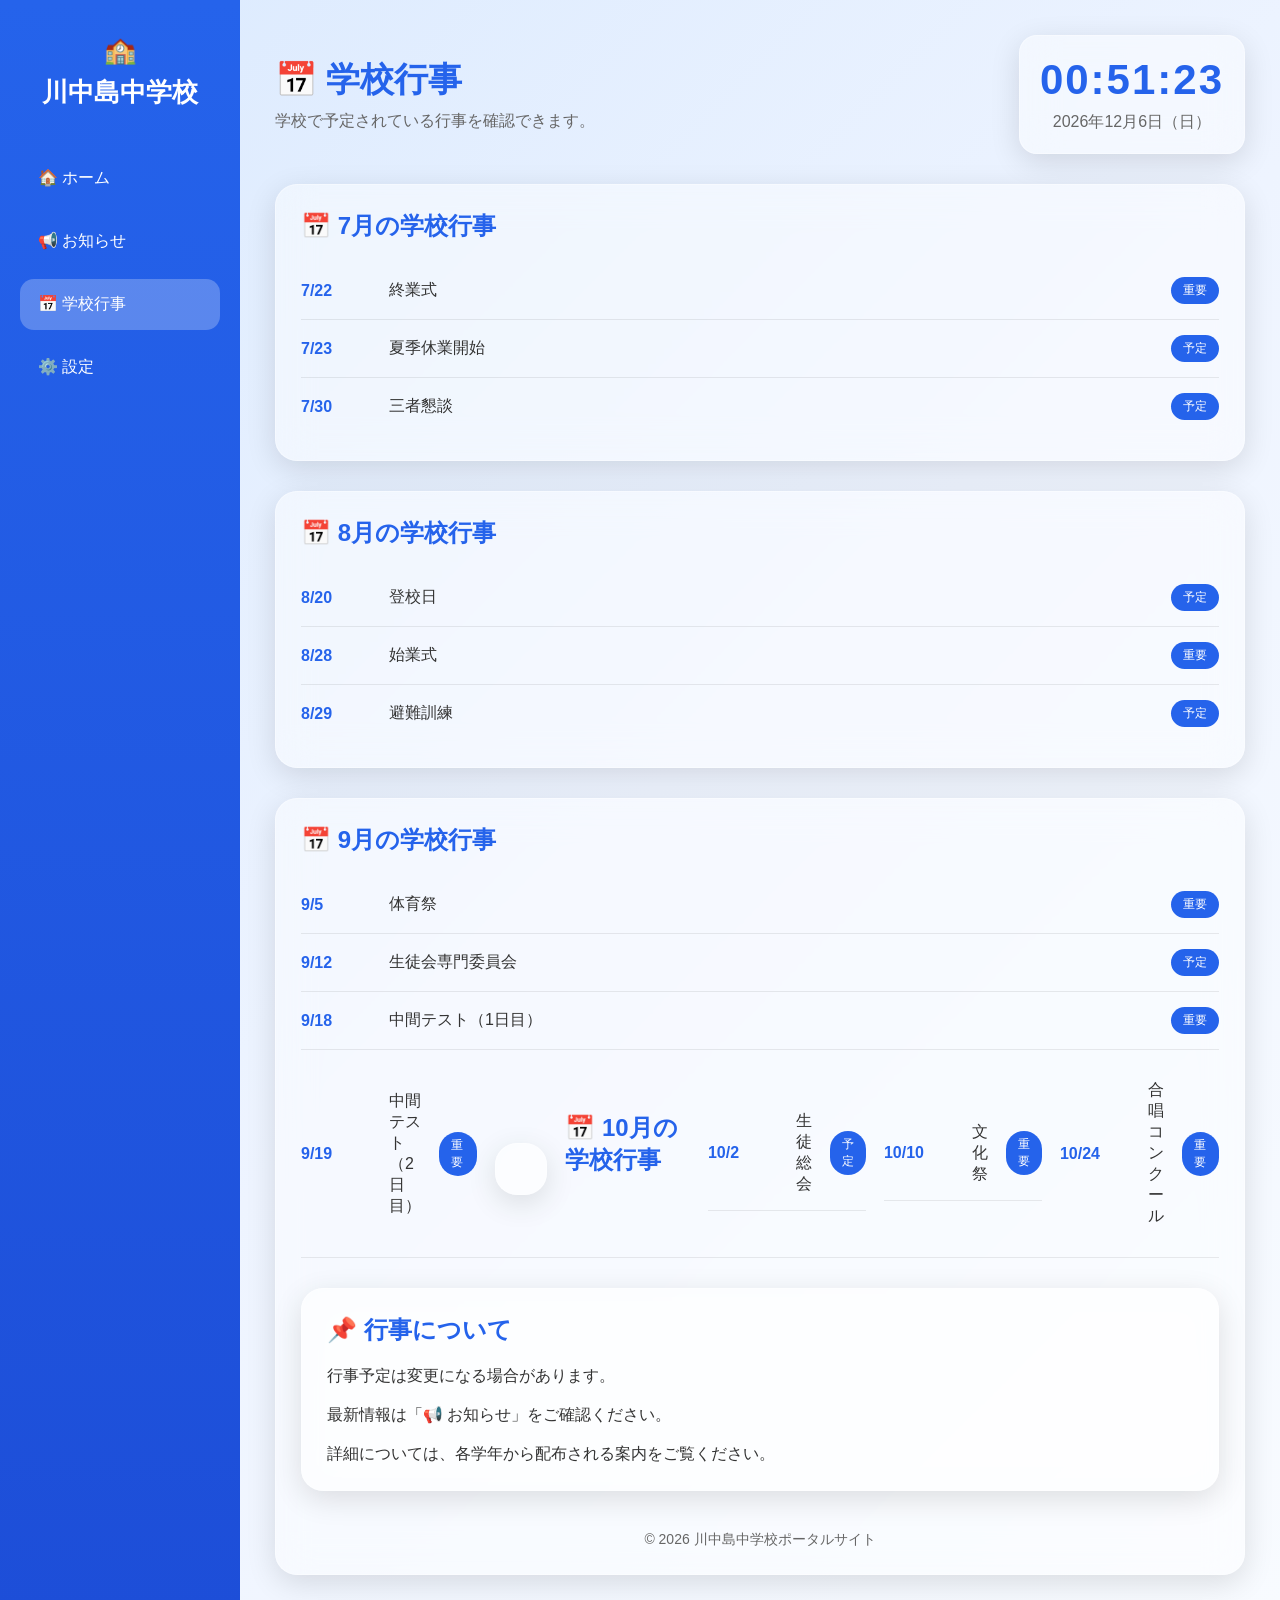
==== commit eba6eb1d: "Update events.html" ====
--- a/events.html
+++ b/events.html
@@ -263,7 +263,7 @@
                 </div>        <!-- 10月 -->
 
         <div class="card section-space">
-
+</div>
             <h2>📅 10月の学校行事</h2>
 
             <div class="event">
--- a/css/style.css
+++ b/css/style.css
@@ -789,4 +789,12 @@
 
 /* ==========================================
    Version 3 完成
-========================================== */
+========================================== *//* ==========================================
+   カード間の余白
+========================================== */
+
+.section-space{
+
+    margin-top:30px;
+
+}
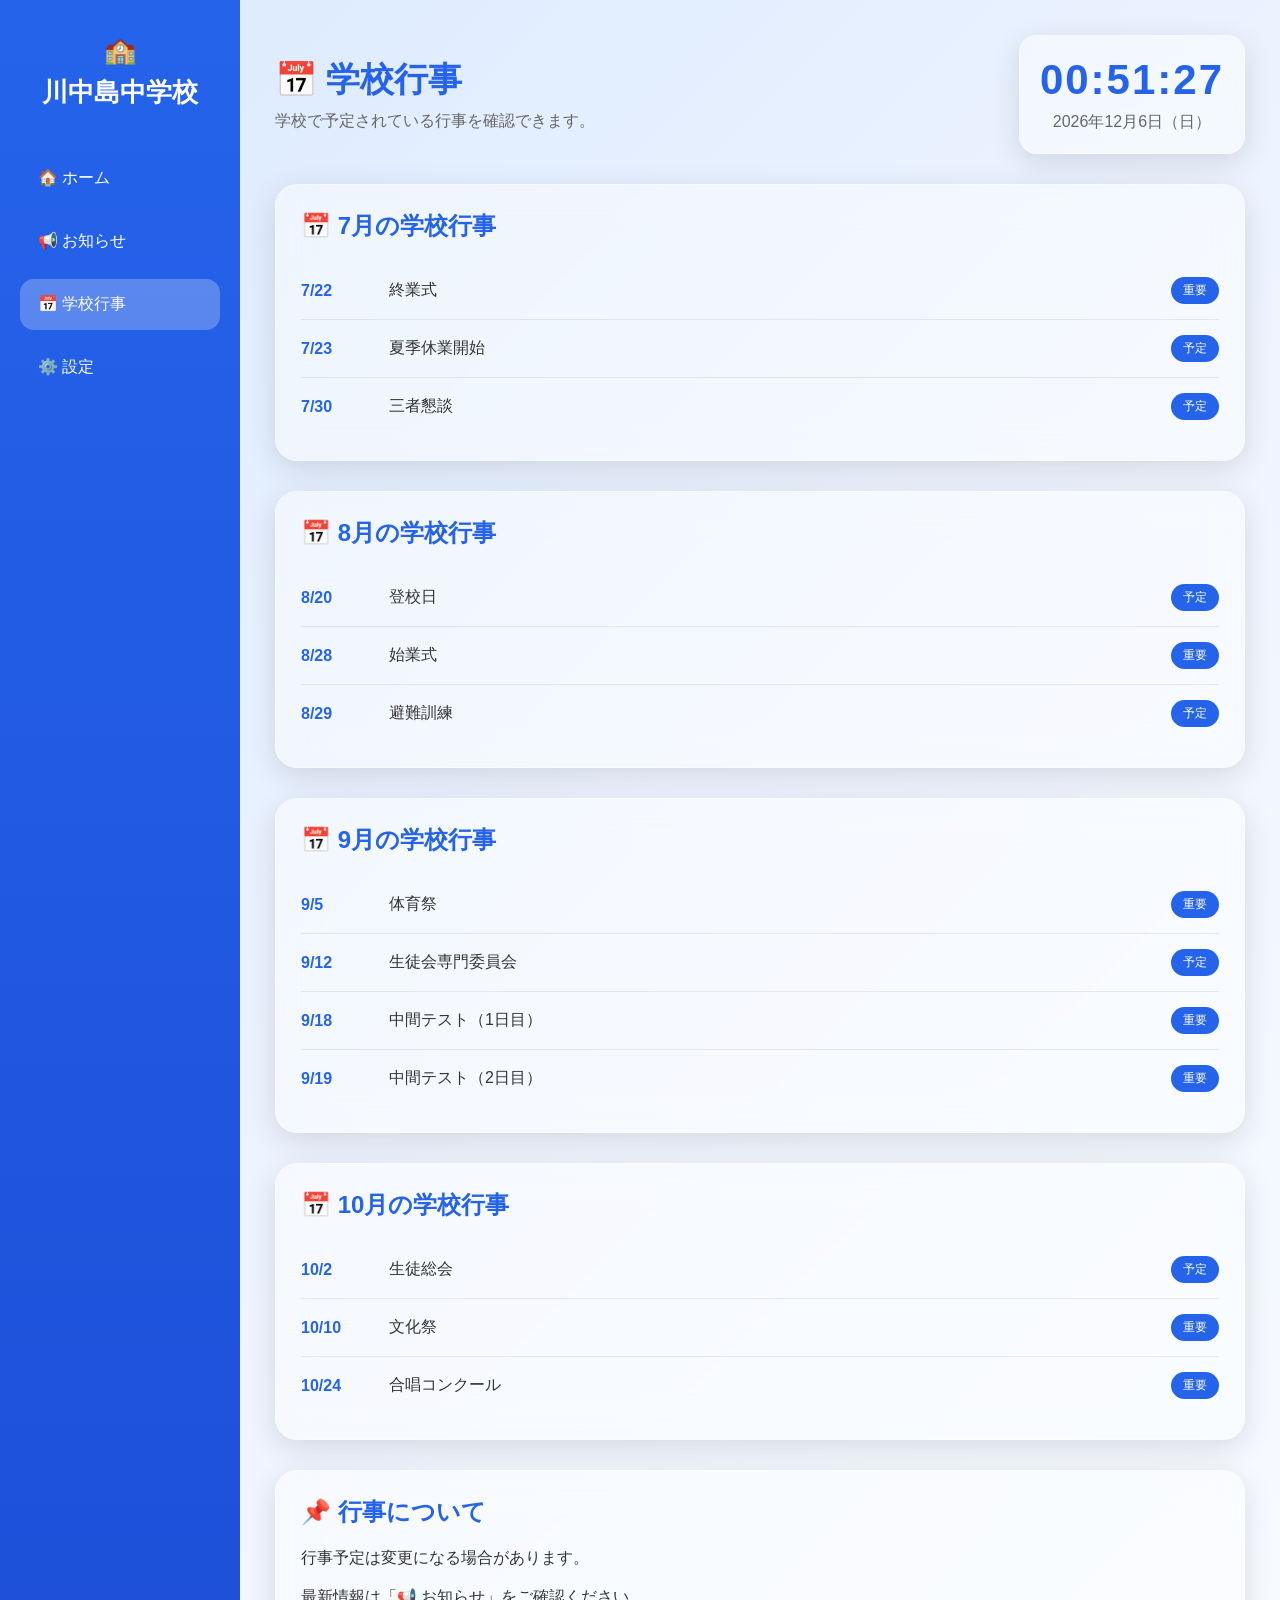
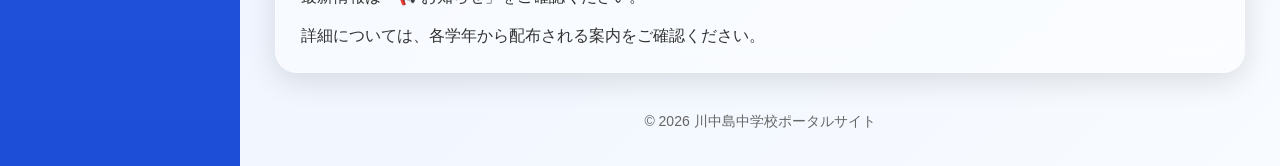
==== commit 3e447b6f: "Update events.html" ====
--- a/events.html
+++ b/events.html
@@ -86,7 +86,7 @@
 
         </div>
 
-        <!-- 7月 -->
+        <!-- 7月の学校行事 -->
 
         <div class="card">
 
@@ -94,9 +94,7 @@
 
             <div class="event">
 
-                <div class="event-date">
-                    7/22
-                </div>
+                <div class="event-date">7/22</div>
 
                 <div class="event-title">
                     終業式
@@ -110,9 +108,7 @@
 
             <div class="event">
 
-                <div class="event-date">
-                    7/23
-                </div>
+                <div class="event-date">7/23</div>
 
                 <div class="event-title">
                     夏季休業開始
@@ -126,9 +122,7 @@
 
             <div class="event">
 
-                <div class="event-date">
-                    7/30
-                </div>
+                <div class="event-date">7/30</div>
 
                 <div class="event-title">
                     三者懇談
@@ -140,15 +134,15 @@
 
             </div>
 
-        </div>
+        </div>        <!-- 8月の学校行事 -->
 
         <div class="card section-space">
 
-            <h2>📅 8月の学校行事</h2>            <div class="event">
-
-                <div class="event-date">
-                    8/20
-                </div>
+            <h2>📅 8月の学校行事</h2>
+
+            <div class="event">
+
+                <div class="event-date">8/20</div>
 
                 <div class="event-title">
                     登校日
@@ -162,9 +156,7 @@
 
             <div class="event">
 
-                <div class="event-date">
-                    8/28
-                </div>
+                <div class="event-date">8/28</div>
 
                 <div class="event-title">
                     始業式
@@ -178,9 +170,7 @@
 
             <div class="event">
 
-                <div class="event-date">
-                    8/29
-                </div>
+                <div class="event-date">8/29</div>
 
                 <div class="event-title">
                     避難訓練
@@ -194,7 +184,7 @@
 
         </div>
 
-        <!-- 9月 -->
+        <!-- 9月の学校行事 -->
 
         <div class="card section-space">
 
@@ -202,9 +192,7 @@
 
             <div class="event">
 
-                <div class="event-date">
-                    9/5
-                </div>
+                <div class="event-date">9/5</div>
 
                 <div class="event-title">
                     体育祭
@@ -218,9 +206,7 @@
 
             <div class="event">
 
-                <div class="event-date">
-                    9/12
-                </div>
+                <div class="event-date">9/12</div>
 
                 <div class="event-title">
                     生徒会専門委員会
@@ -234,9 +220,7 @@
 
             <div class="event">
 
-                <div class="event-date">
-                    9/18
-                </div>
+                <div class="event-date">9/18</div>
 
                 <div class="event-title">
                     中間テスト（1日目）
@@ -250,9 +234,7 @@
 
             <div class="event">
 
-                <div class="event-date">
-                    9/19
-                </div>
+                <div class="event-date">9/19</div>
 
                 <div class="event-title">
                     中間テスト（2日目）
@@ -260,17 +242,19 @@
 
                 <div class="badge">
                     重要
-                </div>        <!-- 10月 -->
+                </div>
+
+            </div>
+
+        </div>        <!-- 10月の学校行事 -->
 
         <div class="card section-space">
-</div>
+
             <h2>📅 10月の学校行事</h2>
 
             <div class="event">
 
-                <div class="event-date">
-                    10/2
-                </div>
+                <div class="event-date">10/2</div>
 
                 <div class="event-title">
                     生徒総会
@@ -284,9 +268,7 @@
 
             <div class="event">
 
-                <div class="event-date">
-                    10/10
-                </div>
+                <div class="event-date">10/10</div>
 
                 <div class="event-title">
                     文化祭
@@ -300,9 +282,7 @@
 
             <div class="event">
 
-                <div class="event-date">
-                    10/24
-                </div>
+                <div class="event-date">10/24</div>
 
                 <div class="event-title">
                     合唱コンクール
@@ -316,7 +296,7 @@
 
         </div>
 
-        <!-- お知らせ -->
+        <!-- 行事について -->
 
         <div class="card section-space">
 
@@ -335,7 +315,7 @@
             <br>
 
             <p>
-                詳細については、各学年から配布される案内をご覧ください。
+                詳細については、各学年から配布される案内をご確認ください。
             </p>
 
         </div>
@@ -352,13 +332,10 @@
 
     </main>
 
-</div><!-- JavaScript -->
+</div>
 
 <script src="js/app.js"></script>
 
 </body>
+
 </html>
-
-            </div>
-
-        </div>
